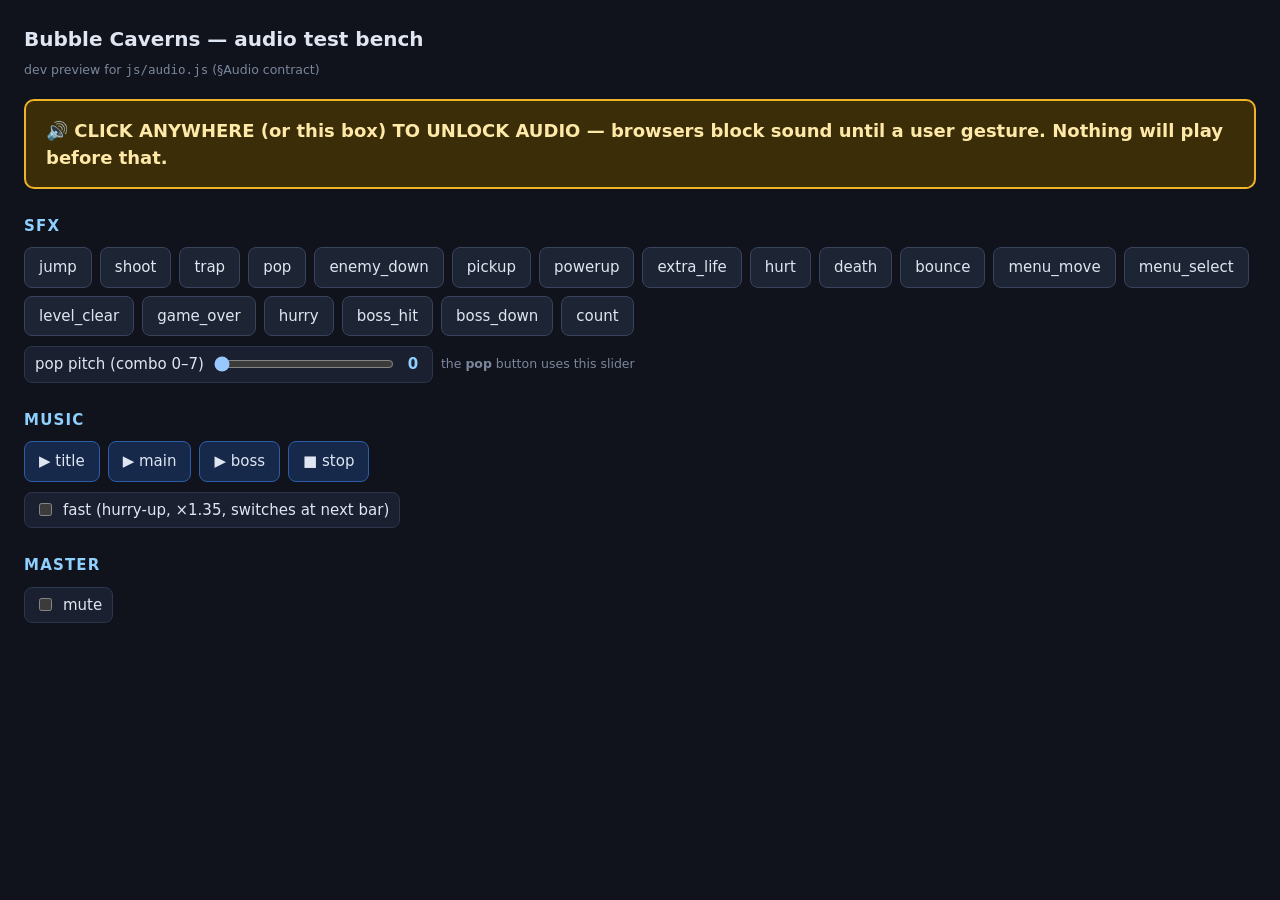
==== dev/audio.html @ d90721e1 "Publish Bubble Caverns" ====
<!DOCTYPE html>
<html lang="en">
<head>
<meta charset="utf-8">
<title>Bubble Caverns — audio test bench</title>
<style>
  :root { color-scheme: dark; }
  body {
    margin: 0; padding: 24px; background: #10131c; color: #dfe6f2;
    font: 15px/1.5 system-ui, sans-serif;
  }
  h1 { font-size: 20px; margin: 0 0 4px; }
  h2 { font-size: 15px; margin: 26px 0 10px; color: #8fd0ff; text-transform: uppercase; letter-spacing: .08em; }
  #unlockNote {
    background: #3a2d08; border: 2px solid #f0b429; border-radius: 10px;
    padding: 16px 20px; margin: 18px 0; font-size: 18px; font-weight: 700; color: #ffe9a8;
    cursor: pointer;
  }
  #unlockNote.ok { background: #0e2e16; border-color: #3ecf6a; color: #b8f5c9; cursor: default; }
  .row { display: flex; flex-wrap: wrap; gap: 8px; align-items: center; }
  button {
    background: #1d2433; color: #dfe6f2; border: 1px solid #38445c; border-radius: 8px;
    padding: 8px 14px; font: inherit; cursor: pointer;
  }
  button:hover { background: #28324a; }
  button:active { transform: translateY(1px); }
  button.music { background: #16294a; border-color: #2e5da8; }
  button.music:hover { background: #1e3a66; }
  label { display: inline-flex; align-items: center; gap: 8px; padding: 6px 10px;
          background: #1a2030; border-radius: 8px; border: 1px solid #2c364c; }
  input[type=range] { width: 180px; }
  .pitchVal { min-width: 1.2em; text-align: center; font-weight: 700; color: #8fd0ff; }
  small { color: #7b879c; }
</style>
</head>
<body>
  <h1>Bubble Caverns — audio test bench</h1>
  <small>dev preview for <code>js/audio.js</code> (&sect;Audio contract)</small>

  <div id="unlockNote">
    &#128266; CLICK ANYWHERE (or this box) TO UNLOCK AUDIO &mdash; browsers block
    sound until a user gesture. Nothing will play before that.
  </div>

  <h2>SFX</h2>
  <div class="row" id="sfx"></div>
  <div class="row" style="margin-top:10px">
    <label>pop pitch (combo 0&ndash;7)
      <input type="range" id="pitch" min="0" max="7" step="1" value="0">
      <span class="pitchVal" id="pitchVal">0</span>
    </label>
    <small>the <b>pop</b> button uses this slider</small>
  </div>

  <h2>Music</h2>
  <div class="row" id="music"></div>
  <div class="row" style="margin-top:10px">
    <label><input type="checkbox" id="fast"> fast (hurry-up, &times;1.35, switches at next bar)</label>
  </div>

  <h2>Master</h2>
  <div class="row">
    <label><input type="checkbox" id="mute"> mute</label>
  </div>

<script type="module">
  import { AudioSys, SFX_LIST } from '../js/audio.js';

  AudioSys.init();

  const note = document.getElementById('unlockNote');
  function unlock() {
    AudioSys.unlock();
    note.classList.add('ok');
    note.innerHTML = '&#9989; Audio unlocked &mdash; make some noise.';
  }
  window.addEventListener('pointerdown', unlock, { once: true });
  window.addEventListener('keydown', unlock, { once: true });

  // One button per SFX, straight from the contract list.
  const pitch = document.getElementById('pitch');
  const pitchVal = document.getElementById('pitchVal');
  pitch.addEventListener('input', () => { pitchVal.textContent = pitch.value; });

  const sfxRow = document.getElementById('sfx');
  for (const name of SFX_LIST) {
    const b = document.createElement('button');
    b.textContent = name;
    b.addEventListener('click', () => {
      const opts = name === 'pop' ? { pitch: +pitch.value } : {};
      AudioSys.play(name, opts);
    });
    sfxRow.appendChild(b);
  }

  // Music controls.
  const musicRow = document.getElementById('music');
  for (const track of ['title', 'main', 'boss']) {
    const b = document.createElement('button');
    b.className = 'music';
    b.textContent = '▶ ' + track;
    b.addEventListener('click', () => AudioSys.music.play(track));
    musicRow.appendChild(b);
  }
  const stop = document.createElement('button');
  stop.className = 'music';
  stop.textContent = '■ stop';
  stop.addEventListener('click', () => AudioSys.music.stop());
  musicRow.appendChild(stop);

  document.getElementById('fast').addEventListener('change', (e) => {
    AudioSys.music.setFast(e.target.checked);
  });

  document.getElementById('mute').addEventListener('change', (e) => {
    AudioSys.setMuted(e.target.checked);
  });
</script>
</body>
</html>
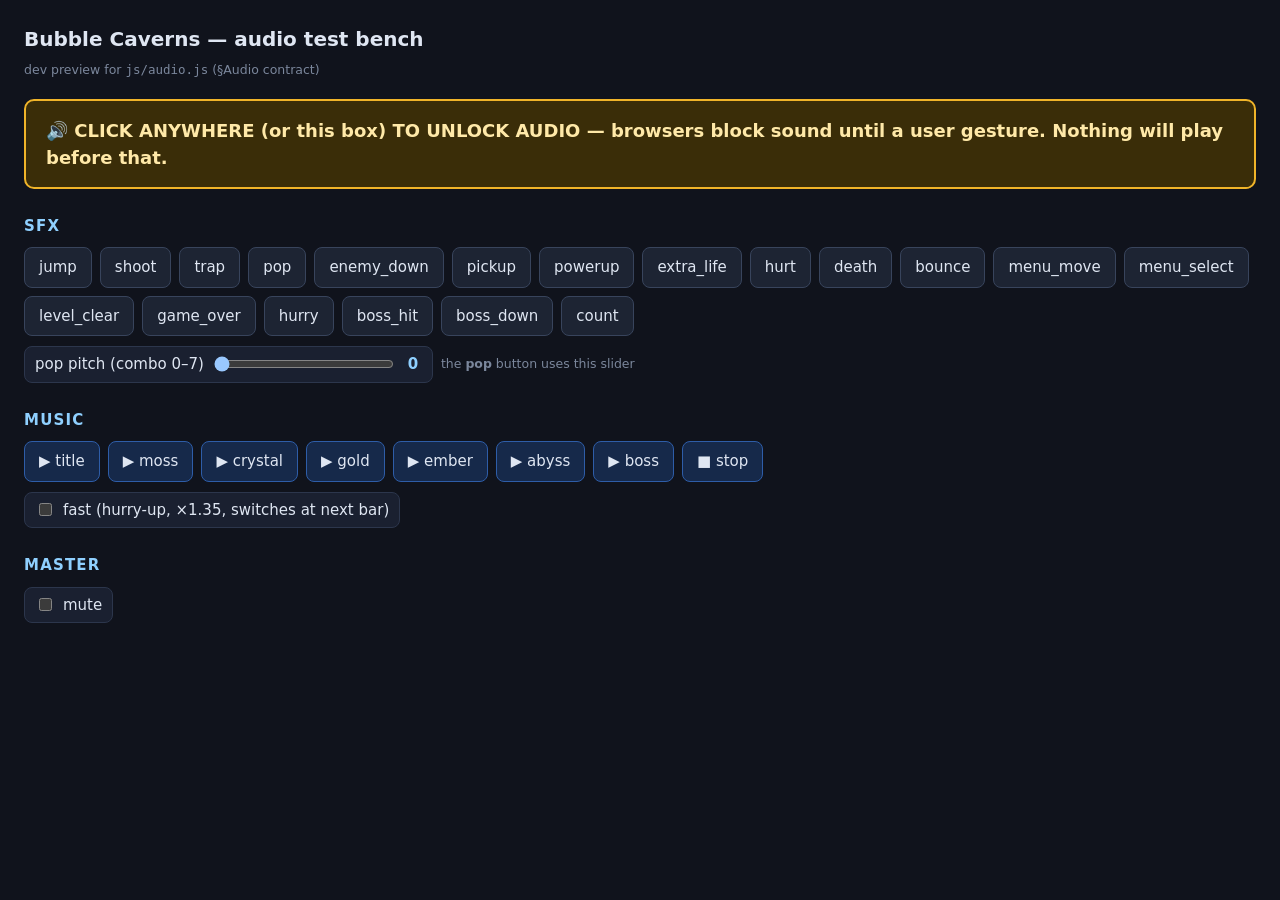
==== commit 34672a72: "Replace gameplay music with theme-based tracker soundtrack" ====
--- a/dev/audio.html
+++ b/dev/audio.html
@@ -64,7 +64,7 @@
   </div>
 
 <script type="module">
-  import { AudioSys, SFX_LIST } from '../js/audio.js';
+  import { AudioSys, MUSIC_TRACKS, SFX_LIST } from '../js/audio.js';
 
   AudioSys.init();
 
@@ -95,7 +95,7 @@
 
   // Music controls.
   const musicRow = document.getElementById('music');
-  for (const track of ['title', 'main', 'boss']) {
+  for (const track of MUSIC_TRACKS) {
     const b = document.createElement('button');
     b.className = 'music';
     b.textContent = '▶ ' + track;
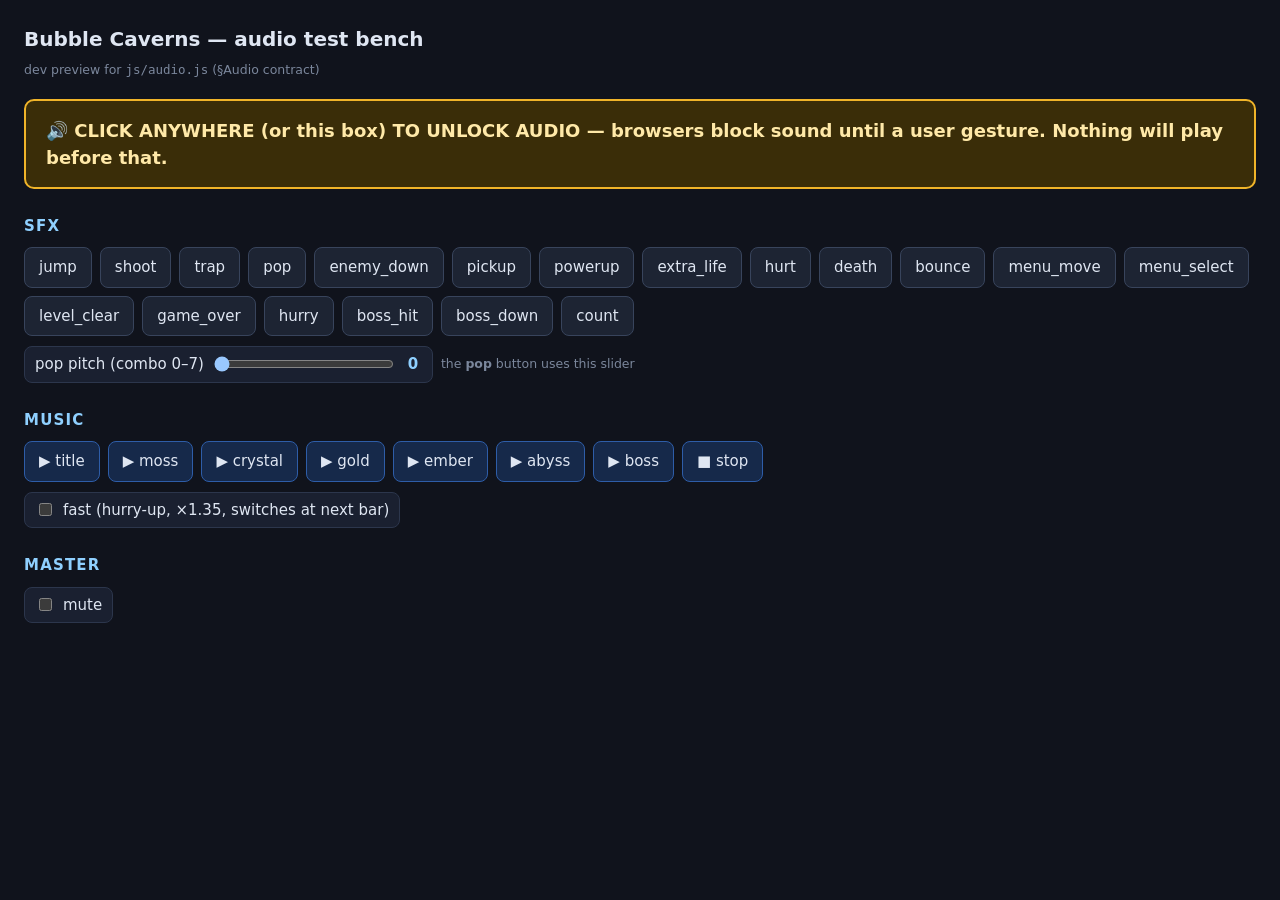
==== commit 382c09ac: "Replace chiptune with subtle atmospheric cave score" ====
--- a/dev/audio.html
+++ b/dev/audio.html
@@ -64,7 +64,7 @@
   </div>
 
 <script type="module">
-  import { AudioSys, MUSIC_TRACKS, SFX_LIST } from '../js/audio.js';
+  import { AudioSys, MUSIC_TRACKS, SFX_LIST } from '../js/audio.js?v=20260917c';
 
   AudioSys.init();
 
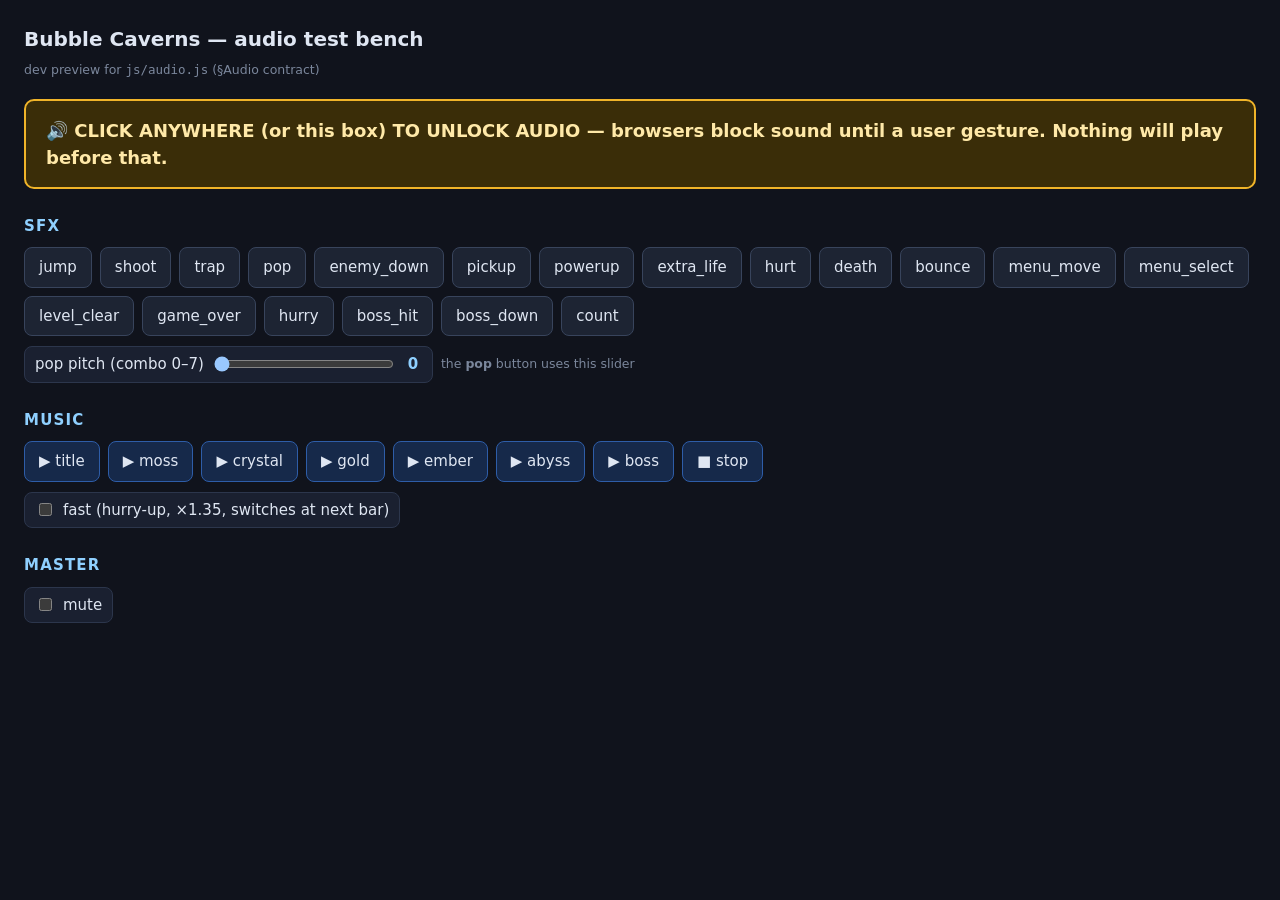
==== commit c43e7361: "Fix ambient audio gain and iOS unlock scheduling" ====
--- a/dev/audio.html
+++ b/dev/audio.html
@@ -64,7 +64,7 @@
   </div>
 
 <script type="module">
-  import { AudioSys, MUSIC_TRACKS, SFX_LIST } from '../js/audio.js?v=20260917c';
+  import { AudioSys, MUSIC_TRACKS, SFX_LIST } from '../js/audio.js?v=20260917d';
 
   AudioSys.init();
 
